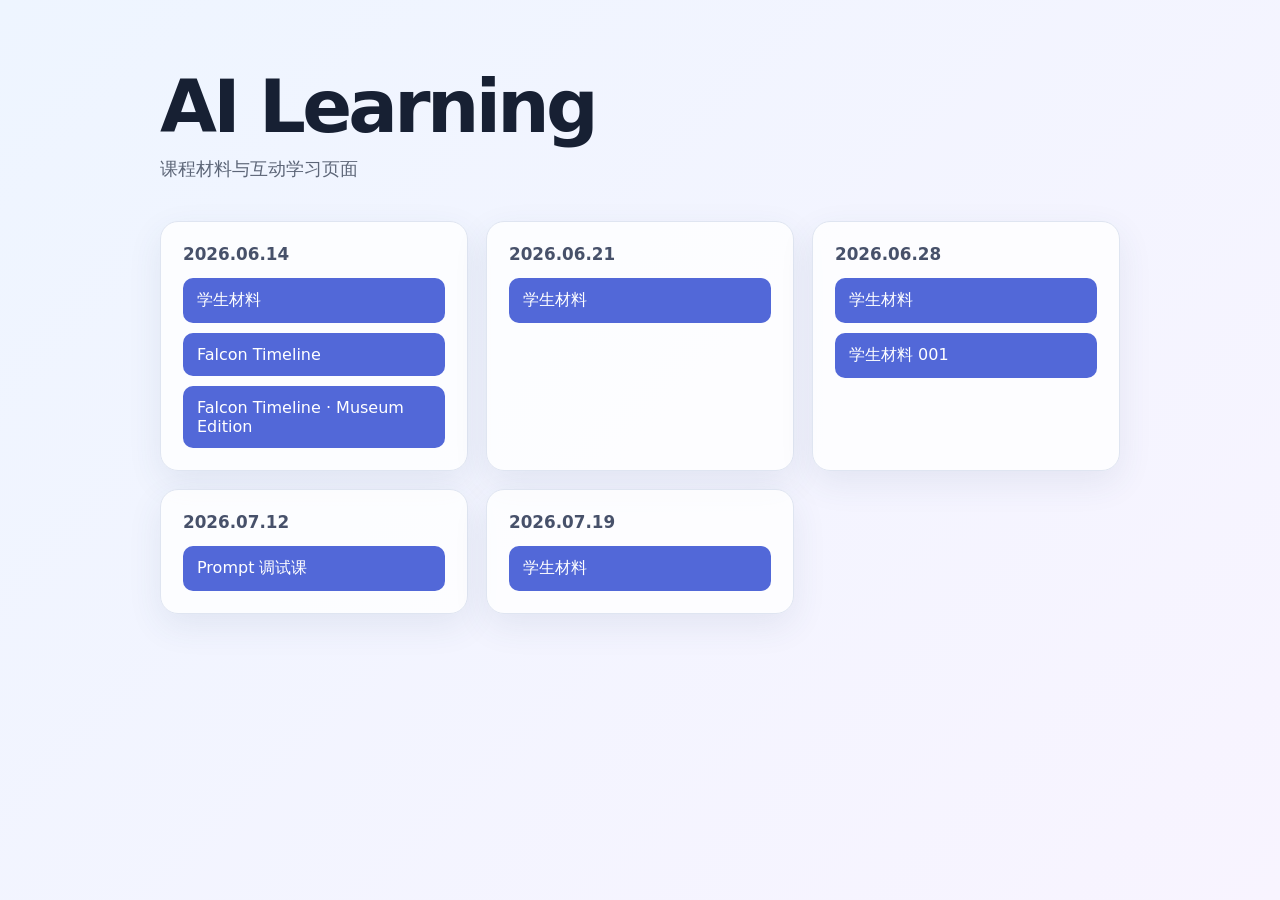
==== index.html @ 3911ac51 "Add AI learning website and lesson materials" ====
<!doctype html>
<html lang="zh-CN">
<head>
  <meta charset="utf-8">
  <meta name="viewport" content="width=device-width, initial-scale=1">
  <title>AI Learning</title>
  <style>
    :root { color-scheme: light; font-family: Inter, "Microsoft YaHei", system-ui, sans-serif; }
    * { box-sizing: border-box; }
    body { margin: 0; min-height: 100vh; color: #172033; background: linear-gradient(135deg, #eef5ff, #f8f4ff); }
    main { width: min(960px, calc(100% - 32px)); margin: 0 auto; padding: 64px 0; }
    h1 { margin: 0 0 8px; font-size: clamp(2.2rem, 7vw, 4.6rem); letter-spacing: -.05em; }
    .intro { margin: 0 0 40px; color: #5d6678; font-size: 1.1rem; }
    .grid { display: grid; grid-template-columns: repeat(auto-fit, minmax(260px, 1fr)); gap: 18px; }
    section { padding: 22px; border: 1px solid #dfe5f1; border-radius: 18px; background: rgba(255,255,255,.82); box-shadow: 0 12px 35px rgba(60, 75, 110, .09); }
    h2 { margin: 0 0 14px; font-size: 1.05rem; color: #47516a; }
    a { display: block; margin-top: 10px; padding: 12px 14px; border-radius: 10px; color: #fff; background: #5268d8; text-decoration: none; transition: transform .15s, background .15s; }
    a:hover { background: #4056c5; transform: translateY(-2px); }
  </style>
</head>
<body>
  <main>
    <h1>AI Learning</h1>
    <p class="intro">课程材料与互动学习页面</p>
    <div class="grid">
      <section>
        <h2>2026.06.14</h2>
        <a href="2026.06.14/学生材料-播放版.html">学生材料</a>
        <a href="2026.06.14/falcon-timeline.html">Falcon Timeline</a>
        <a href="2026.06.14/falcon-timeline-museum-edition.html">Falcon Timeline · Museum Edition</a>
      </section>
      <section>
        <h2>2026.06.21</h2>
        <a href="2026.6.21/学生材料-播放版.html">学生材料</a>
      </section>
      <section>
        <h2>2026.06.28</h2>
        <a href="2026.6.28/学生材料-播放版.html">学生材料</a>
        <a href="2026.6.28/001-%20学生材料-播放版.html">学生材料 001</a>
      </section>
      <section>
        <h2>2026.07.12</h2>
        <a href="2026.7.12/学生材料-播放版-Prompt调试课.html">Prompt 调试课</a>
      </section>
      <section>
        <h2>2026.07.19</h2>
        <a href="2026.7.19/学生材料-播放版.html">学生材料</a>
      </section>
    </div>
  </main>
</body>
</html>
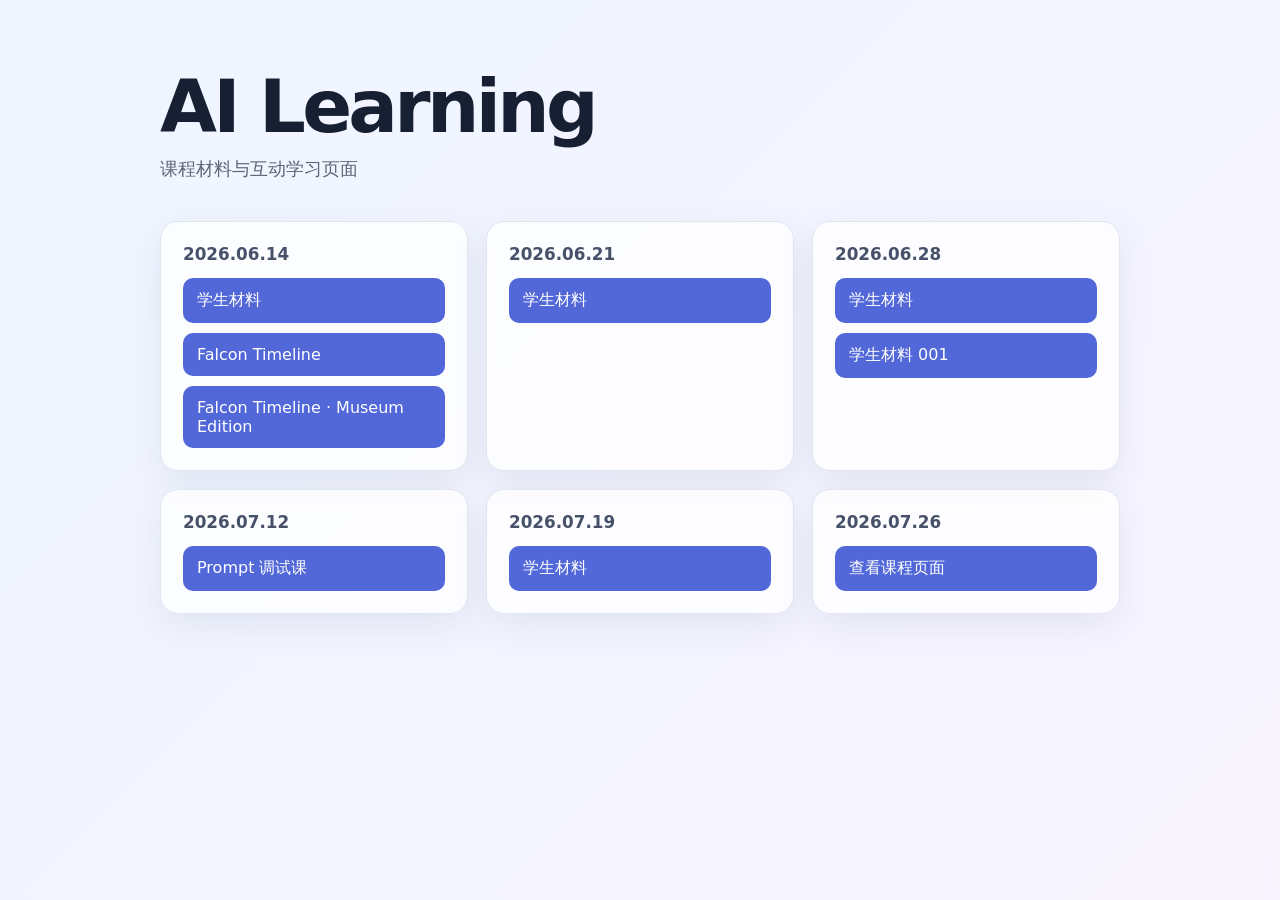
==== commit 809271a9: "Add 2026.7.26 course page" ====
--- a/index.html
+++ b/index.html
@@ -46,6 +46,10 @@
         <h2>2026.07.19</h2>
         <a href="2026.7.19/学生材料-播放版.html">学生材料</a>
       </section>
+      <section>
+        <h2>2026.07.26</h2>
+        <a href="2026.7.26/index.html">查看课程页面</a>
+      </section>
     </div>
   </main>
 </body>
